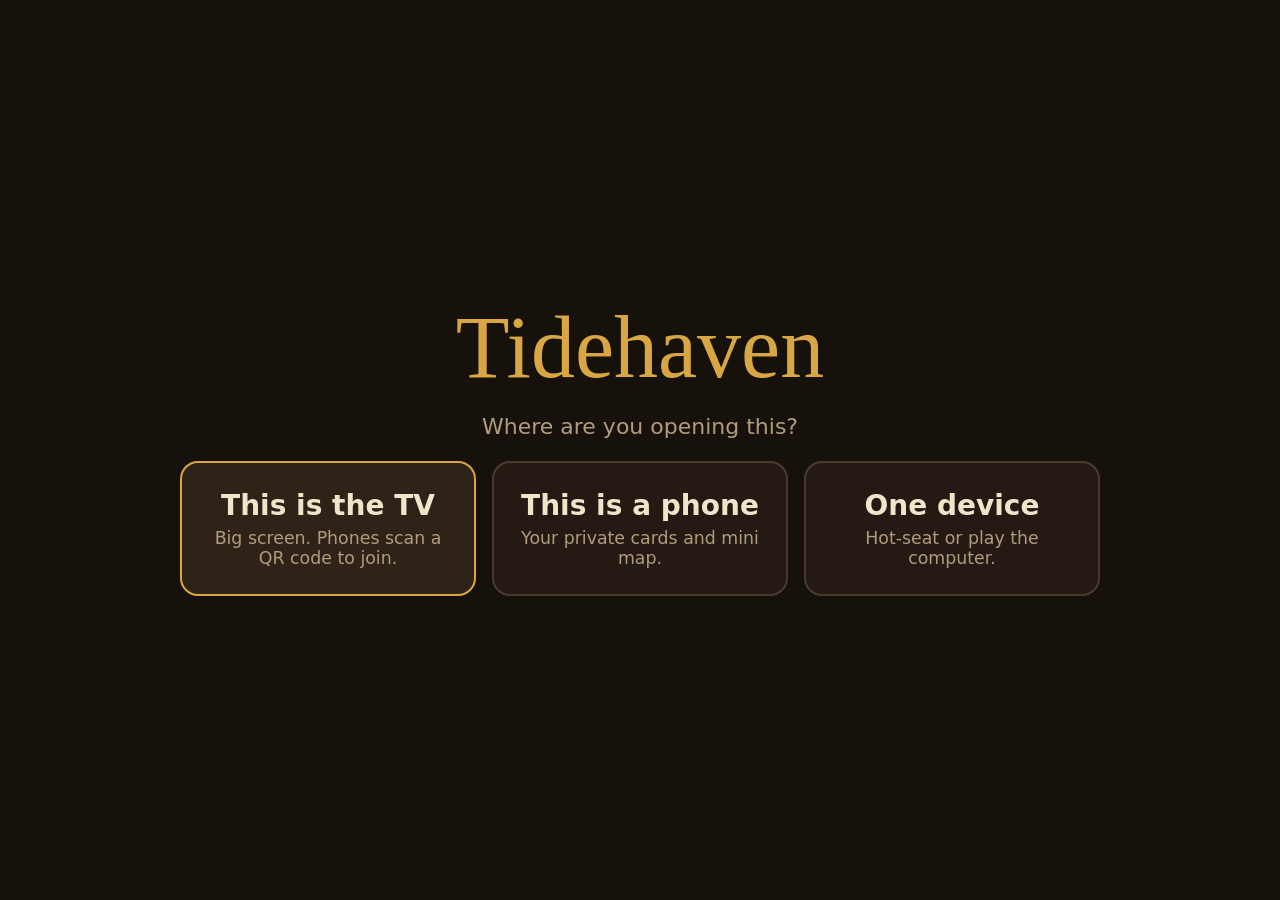
==== game/index.html @ dfd981bb "Initial release" ====
<!DOCTYPE html>
<html lang="en"><head><meta charset="utf-8"><meta name="viewport" content="width=device-width, initial-scale=1, viewport-fit=cover">
<title>Tidehaven</title><link rel="manifest" href="manifest.webmanifest"><meta name="theme-color" content="#17110c">
<link rel="apple-touch-icon" href="icons/apple-touch-icon.png"><link rel="icon" href="icons/icon-192.png">
<style>
*{box-sizing:border-box}html,body{margin:0;min-height:100%;background:#17110c;color:#f1e5c9;font-family:"Alegreya Sans","Gill Sans","Segoe UI",system-ui,sans-serif}
main{min-height:100vh;display:grid;place-content:center;gap:22px;padding:28px;text-align:center}
h1{font:400 clamp(44px,8vw,88px)/1 "IM Fell English SC",Georgia,serif;margin:0;color:#d8a744}
p{margin:0;color:#b09c7c;font-size:clamp(16px,2.4vw,22px)}
.row{display:grid;grid-template-columns:repeat(auto-fit,minmax(220px,1fr));gap:16px;width:min(920px,92vw)}
a{display:block;padding:26px 18px;border-radius:18px;background:#241a13;border:2px solid #4a3a2c;color:#f1e5c9;text-decoration:none;font-weight:800;font-size:clamp(20px,2.6vw,28px)}
a:hover,a:focus-visible{border-color:#d8a744;outline:none;background:#2f2218}
a small{display:block;margin-top:6px;font-weight:500;font-size:.62em;color:#b09c7c}
</style></head><body><main>
<h1>Tidehaven</h1><p>Where are you opening this?</p>
<div class="row">
<a href="tv.html" autofocus>This is the TV<small>Big screen. Phones scan a QR code to join.</small></a>
<a href="pad.html">This is a phone<small>Your private cards and mini map.</small></a>
<a href="game.html">One device<small>Hot-seat or play the computer.</small></a>
</div></main>
<script>if("serviceWorker" in navigator&&location.protocol!=="file:")navigator.serviceWorker.register("sw.js").catch(function(){});</script>
</body></html>
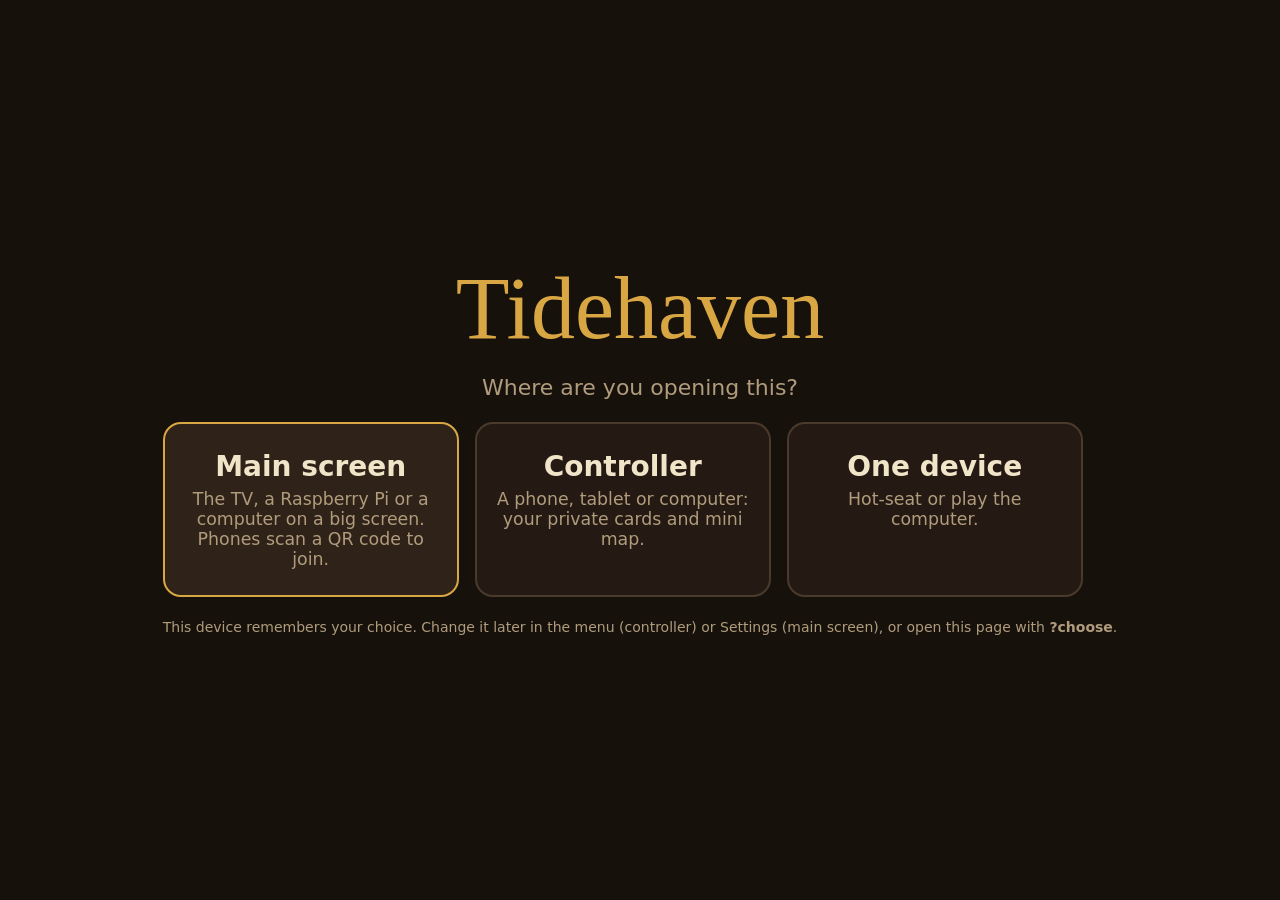
==== commit d50468ea: "Raspberry Pi support and a settable main screen - raspberry-pi/: installer (kiosk main screen or ser" ====
--- a/game/index.html
+++ b/game/index.html
@@ -1,6 +1,7 @@
 <!DOCTYPE html>
 <html lang="en"><head><meta charset="utf-8"><meta name="viewport" content="width=device-width, initial-scale=1, viewport-fit=cover">
-<title>Tidehaven</title><link rel="manifest" href="manifest.webmanifest"><meta name="theme-color" content="#17110c">
+<title>Tidehaven</title>
+<script>(function(){try{var r=localStorage.getItem("tidehaven.role"),c=/[?&]choose/.test(location.search);if(!c&&(r==="tv"||r==="pad"))location.replace((r==="tv"?"tv.html":"pad.html")+location.search.replace(/[?&]choose/,""));}catch(e){}})();</script><link rel="manifest" href="manifest.webmanifest"><meta name="theme-color" content="#17110c">
 <link rel="apple-touch-icon" href="icons/apple-touch-icon.png"><link rel="icon" href="icons/icon-192.png">
 <style>
 *{box-sizing:border-box}html,body{margin:0;min-height:100%;background:#17110c;color:#f1e5c9;font-family:"Alegreya Sans","Gill Sans","Segoe UI",system-ui,sans-serif}
@@ -14,9 +15,10 @@
 </style></head><body><main>
 <h1>Tidehaven</h1><p>Where are you opening this?</p>
 <div class="row">
-<a href="tv.html" autofocus>This is the TV<small>Big screen. Phones scan a QR code to join.</small></a>
-<a href="pad.html">This is a phone<small>Your private cards and mini map.</small></a>
+<a href="tv.html" autofocus data-role="tv">Main screen<small>The TV, a Raspberry Pi or a computer on a big screen. Phones scan a QR code to join.</small></a>
+<a href="pad.html" data-role="pad">Controller<small>A phone, tablet or computer: your private cards and mini map.</small></a>
 <a href="game.html">One device<small>Hot-seat or play the computer.</small></a>
-</div></main>
+</div><p style="font-size:14px">This device remembers your choice. Change it later in the menu (controller) or Settings (main screen), or open this page with <b>?choose</b>.</p></main>
+<script>document.addEventListener("click",function(e){var a=e.target.closest("[data-role]");if(a){try{localStorage.setItem("tidehaven.role",a.dataset.role);}catch(x){}}});</script>
 <script>if("serviceWorker" in navigator&&location.protocol!=="file:")navigator.serviceWorker.register("sw.js").catch(function(){});</script>
 </body></html>
